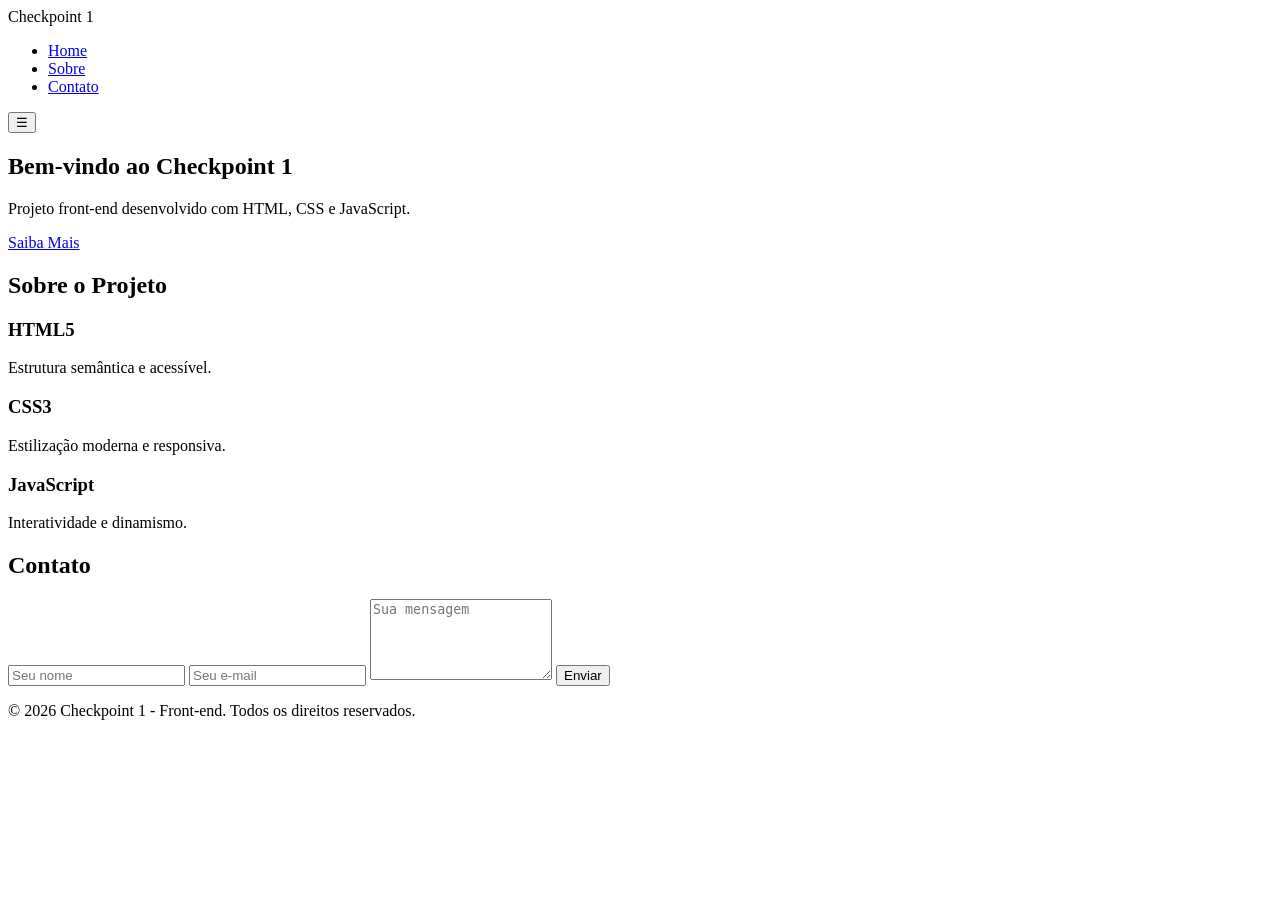
==== index.html @ 4908d119 "Adiciona estrutura HTML da pagina principal" ====
<!DOCTYPE html>
<html lang="pt-BR">
<head>
  <meta charset="UTF-8">
  <meta name="viewport" content="width=device-width, initial-scale=1.0">
  <title>Checkpoint 1 - Front-end</title>
  <link rel="stylesheet" href="style.css">
</head>
<body>
  <header>
    <nav class="navbar">
      <div class="logo">Checkpoint 1</div>
      <ul class="nav-links">
        <li><a href="#home">Home</a></li>
        <li><a href="#sobre">Sobre</a></li>
        <li><a href="#contato">Contato</a></li>
      </ul>
      <button class="menu-toggle" id="menuToggle">&#9776;</button>
    </nav>
  </header>

  <section id="home" class="hero">
    <div class="hero-content">
      <h1>Bem-vindo ao Checkpoint 1</h1>
      <p>Projeto front-end desenvolvido com HTML, CSS e JavaScript.</p>
      <a href="#sobre" class="btn">Saiba Mais</a>
    </div>
  </section>

  <section id="sobre" class="sobre">
    <div class="container">
      <h2>Sobre o Projeto</h2>
      <div class="cards">
        <div class="card">
          <h3>HTML5</h3>
          <p>Estrutura semântica e acessível.</p>
        </div>
        <div class="card">
          <h3>CSS3</h3>
          <p>Estilização moderna e responsiva.</p>
        </div>
        <div class="card">
          <h3>JavaScript</h3>
          <p>Interatividade e dinamismo.</p>
        </div>
      </div>
    </div>
  </section>

  <section id="contato" class="contato">
    <div class="container">
      <h2>Contato</h2>
      <form id="contatoForm">
        <input type="text" id="nome" placeholder="Seu nome" required>
        <input type="email" id="email" placeholder="Seu e-mail" required>
        <textarea id="mensagem" placeholder="Sua mensagem" rows="5" required></textarea>
        <button type="submit" class="btn">Enviar</button>
      </form>
    </div>
  </section>

  <footer>
    <p>&copy; 2026 Checkpoint 1 - Front-end. Todos os direitos reservados.</p>
  </footer>

  <script src="script.js"></script>
</body>
</html>
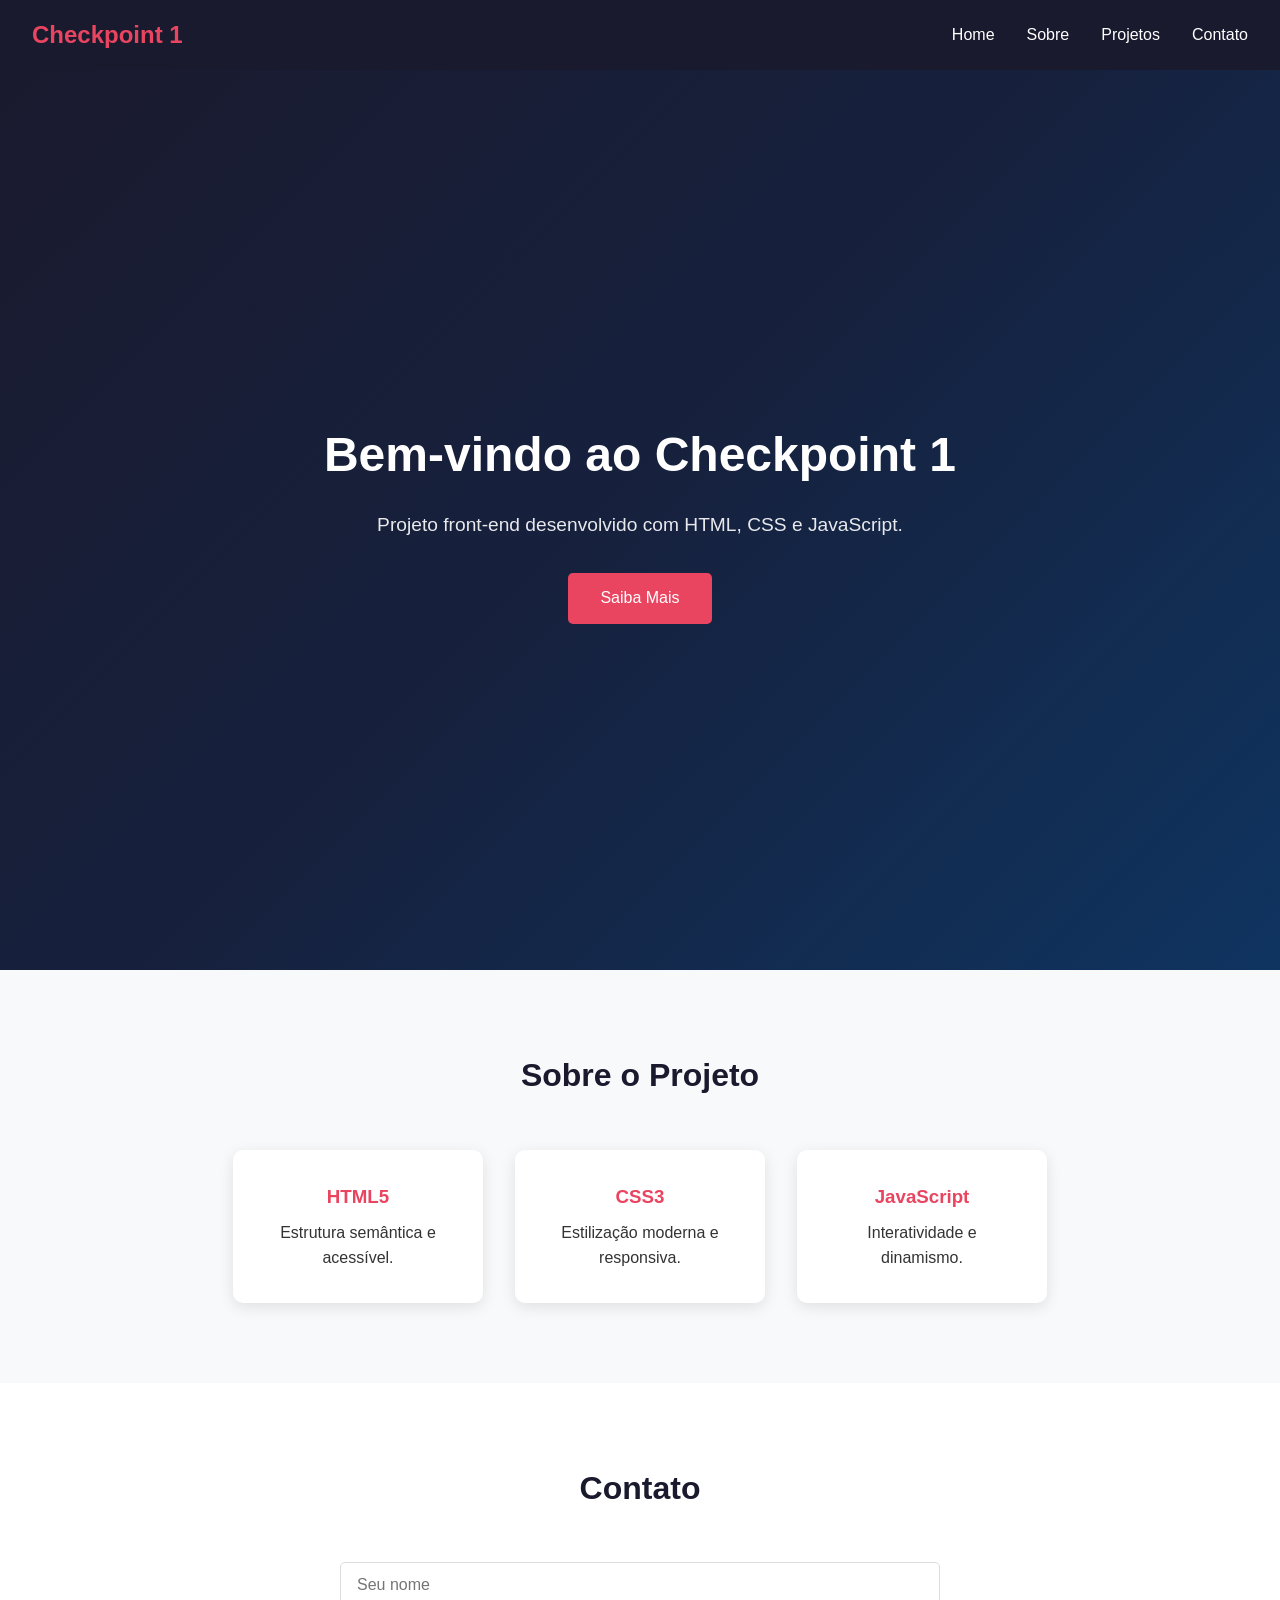
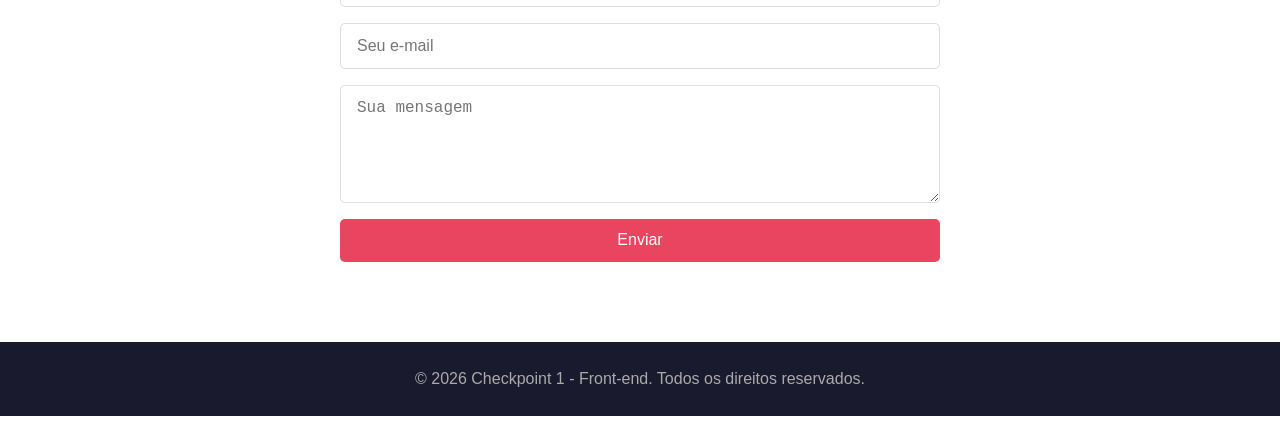
==== commit 9c8dcac5: "Adiciona menu de navegacao com link para Projetos" ====
--- a/index.html
+++ b/index.html
@@ -10,9 +10,10 @@
   <header>
     <nav class="navbar">
       <div class="logo">Checkpoint 1</div>
-      <ul class="nav-links">
+      <ul class="nav-links" id="navLinks">
         <li><a href="#home">Home</a></li>
         <li><a href="#sobre">Sobre</a></li>
+        <li><a href="#projetos">Projetos</a></li>
         <li><a href="#contato">Contato</a></li>
       </ul>
       <button class="menu-toggle" id="menuToggle">&#9776;</button>
--- a/style.css
+++ b/style.css
@@ -0,0 +1,200 @@
+* {
+  margin: 0;
+  padding: 0;
+  box-sizing: border-box;
+}
+
+body {
+  font-family: 'Segoe UI', Tahoma, Geneva, Verdana, sans-serif;
+  color: #333;
+  line-height: 1.6;
+}
+
+/* Navbar */
+.navbar {
+  display: flex;
+  justify-content: space-between;
+  align-items: center;
+  padding: 1rem 2rem;
+  background: #1a1a2e;
+  position: sticky;
+  top: 0;
+  z-index: 100;
+}
+
+.logo {
+  color: #e94560;
+  font-size: 1.5rem;
+  font-weight: bold;
+}
+
+.nav-links {
+  list-style: none;
+  display: flex;
+  gap: 2rem;
+}
+
+.nav-links a {
+  color: #fff;
+  text-decoration: none;
+  transition: color 0.3s;
+}
+
+.nav-links a:hover {
+  color: #e94560;
+}
+
+.menu-toggle {
+  display: none;
+  background: none;
+  border: none;
+  color: #fff;
+  font-size: 1.5rem;
+  cursor: pointer;
+}
+
+/* Hero */
+.hero {
+  background: linear-gradient(135deg, #1a1a2e, #16213e, #0f3460);
+  color: #fff;
+  min-height: 100vh;
+  display: flex;
+  align-items: center;
+  justify-content: center;
+  text-align: center;
+  padding: 2rem;
+}
+
+.hero-content h1 {
+  font-size: 3rem;
+  margin-bottom: 1rem;
+  animation: fadeInDown 0.8s ease;
+}
+
+.hero-content p {
+  font-size: 1.2rem;
+  margin-bottom: 2rem;
+  opacity: 0.9;
+  animation: fadeInUp 0.8s ease;
+}
+
+/* Botão */
+.btn {
+  display: inline-block;
+  padding: 0.8rem 2rem;
+  background: #e94560;
+  color: #fff;
+  text-decoration: none;
+  border-radius: 5px;
+  border: none;
+  cursor: pointer;
+  font-size: 1rem;
+  transition: background 0.3s, transform 0.2s;
+}
+
+.btn:hover {
+  background: #c73652;
+  transform: translateY(-2px);
+}
+
+/* Sobre */
+.sobre {
+  padding: 5rem 2rem;
+  background: #f8f9fa;
+}
+
+.container {
+  max-width: 1100px;
+  margin: 0 auto;
+}
+
+.sobre h2,
+.contato h2 {
+  text-align: center;
+  font-size: 2rem;
+  margin-bottom: 3rem;
+  color: #1a1a2e;
+}
+
+.cards {
+  display: flex;
+  gap: 2rem;
+  justify-content: center;
+  flex-wrap: wrap;
+}
+
+.card {
+  background: #fff;
+  padding: 2rem;
+  border-radius: 10px;
+  box-shadow: 0 4px 15px rgba(0,0,0,0.1);
+  width: 250px;
+  text-align: center;
+  transition: transform 0.3s;
+}
+
+.card:hover {
+  transform: translateY(-5px);
+}
+
+.card h3 {
+  color: #e94560;
+  margin-bottom: 0.5rem;
+}
+
+/* Contato */
+.contato {
+  padding: 5rem 2rem;
+  background: #fff;
+}
+
+#contatoForm {
+  display: flex;
+  flex-direction: column;
+  gap: 1rem;
+  max-width: 600px;
+  margin: 0 auto;
+}
+
+#contatoForm input,
+#contatoForm textarea {
+  padding: 0.8rem 1rem;
+  border: 1px solid #ddd;
+  border-radius: 5px;
+  font-size: 1rem;
+  transition: border-color 0.3s;
+}
+
+#contatoForm input:focus,
+#contatoForm textarea:focus {
+  outline: none;
+  border-color: #e94560;
+}
+
+/* Footer */
+footer {
+  background: #1a1a2e;
+  color: #aaa;
+  text-align: center;
+  padding: 1.5rem;
+}
+
+/* Animações */
+@keyframes fadeInDown {
+  from { opacity: 0; transform: translateY(-30px); }
+  to   { opacity: 1; transform: translateY(0); }
+}
+
+@keyframes fadeInUp {
+  from { opacity: 0; transform: translateY(30px); }
+  to   { opacity: 1; transform: translateY(0); }
+}
+
+/* Responsivo */
+@media (max-width: 768px) {
+  .hero-content h1 { font-size: 2rem; }
+  .nav-links { display: none; flex-direction: column; gap: 1rem; }
+  .nav-links.active { display: flex; }
+  .menu-toggle { display: block; }
+  .cards { flex-direction: column; align-items: center; }
+}
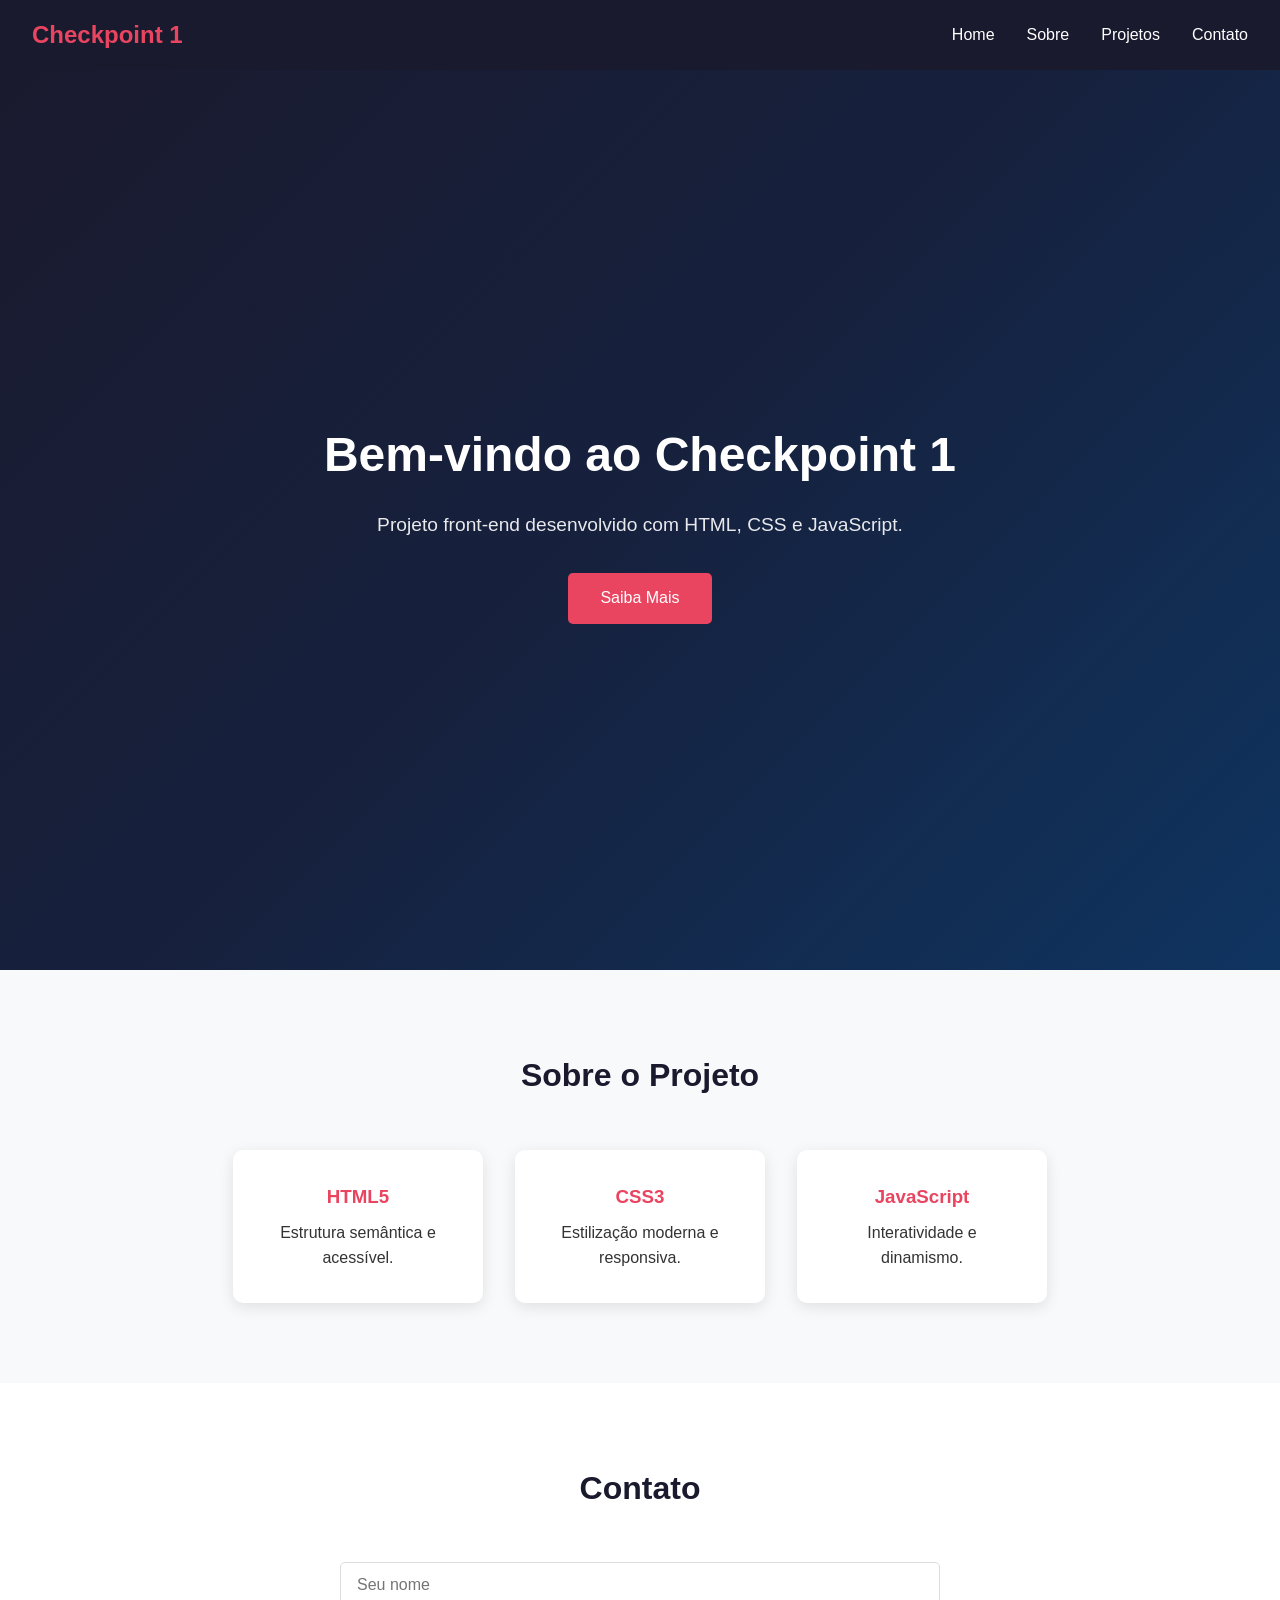
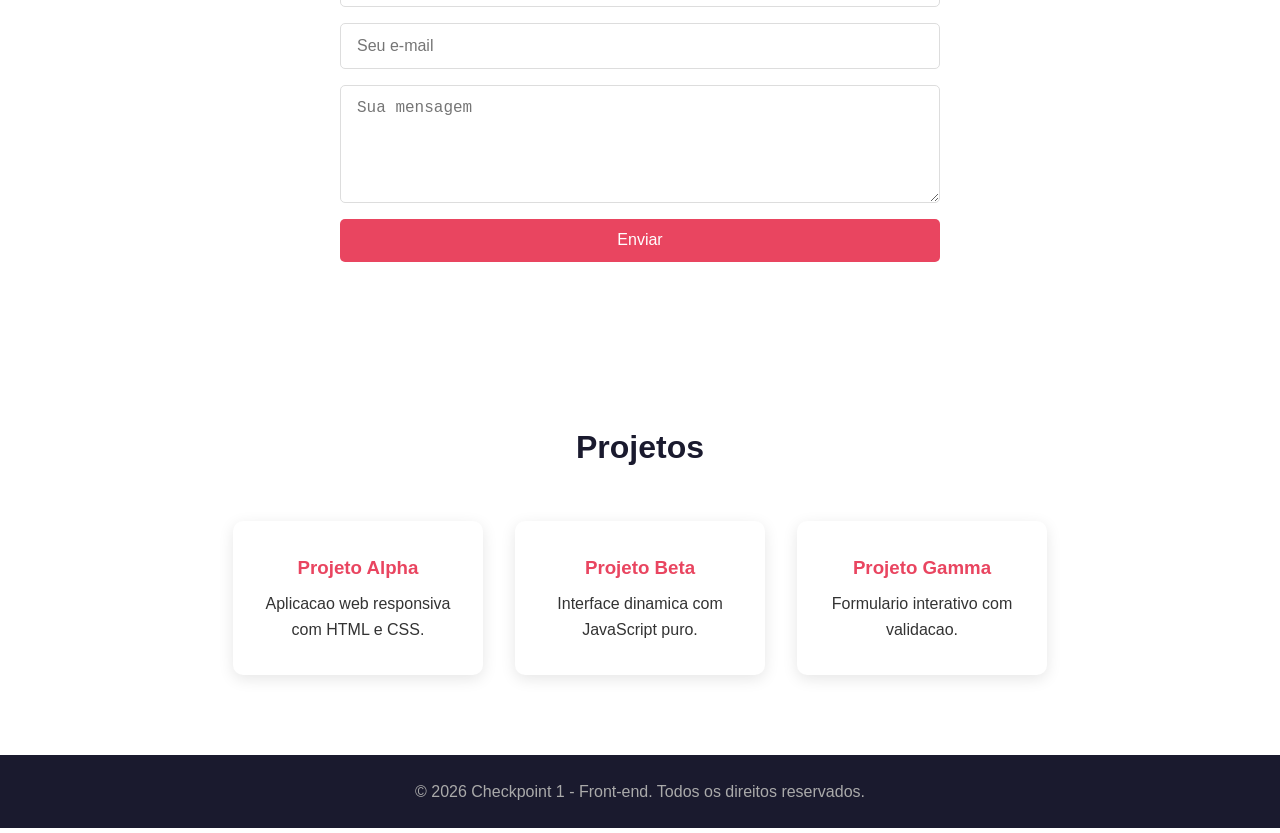
==== commit 5771c00d: "Adiciona secao de projetos e rodape da pagina" ====
--- a/index.html
+++ b/index.html
@@ -60,6 +60,26 @@
     </div>
   </section>
 
+  <section id="projetos" class="sobre" style="background:#fff;">
+    <div class="container">
+      <h2>Projetos</h2>
+      <div class="cards">
+        <div class="card">
+          <h3>Projeto Alpha</h3>
+          <p>Aplicacao web responsiva com HTML e CSS.</p>
+        </div>
+        <div class="card">
+          <h3>Projeto Beta</h3>
+          <p>Interface dinamica com JavaScript puro.</p>
+        </div>
+        <div class="card">
+          <h3>Projeto Gamma</h3>
+          <p>Formulario interativo com validacao.</p>
+        </div>
+      </div>
+    </div>
+  </section>
+
   <footer>
     <p>&copy; 2026 Checkpoint 1 - Front-end. Todos os direitos reservados.</p>
   </footer>
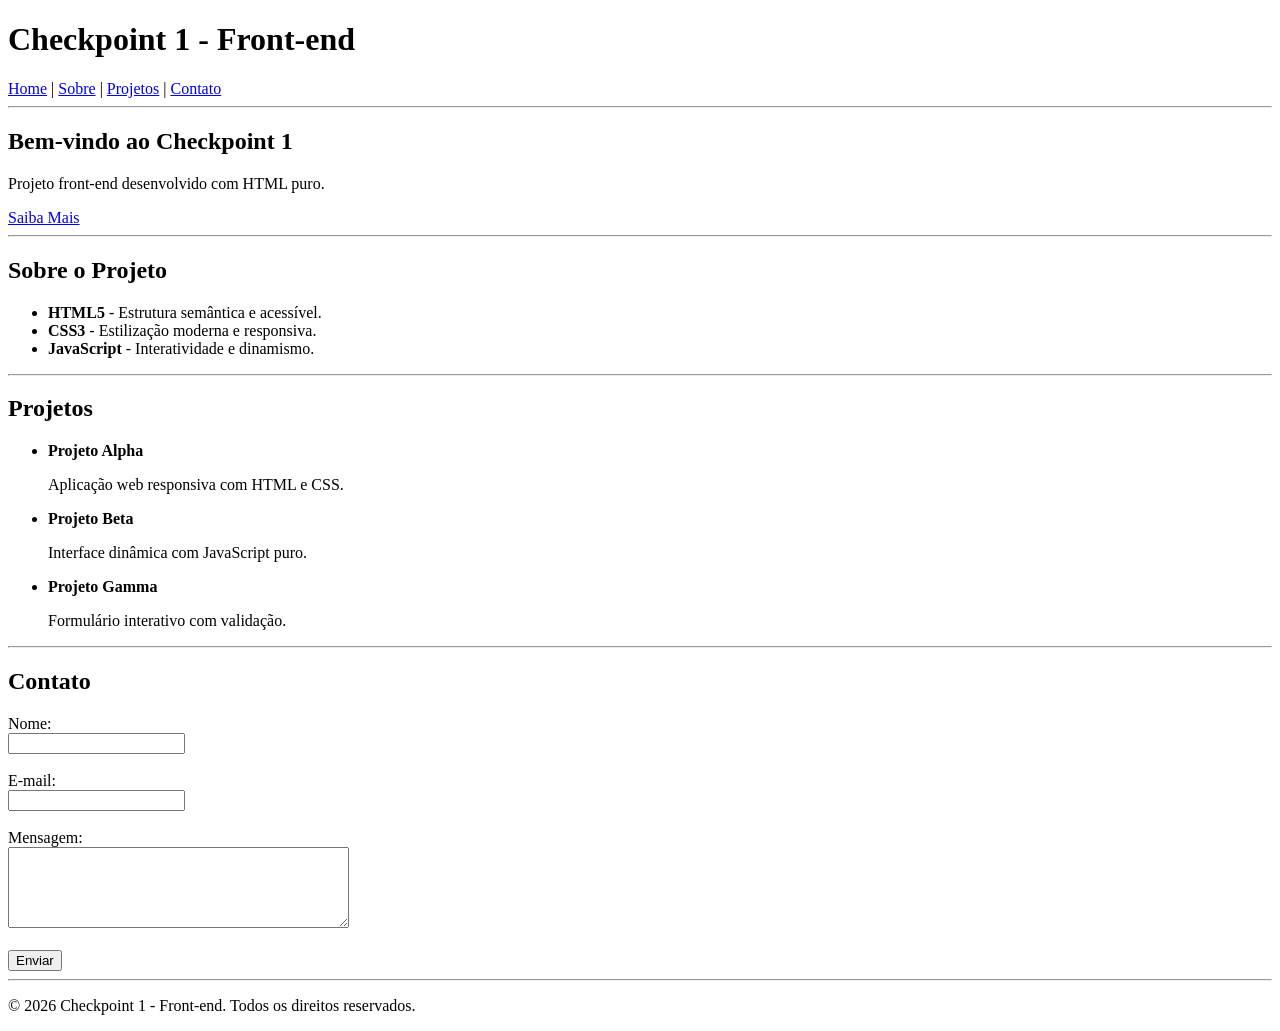
==== commit f0f9c2ab: "Atualiza projeto para HTML puro" ====
--- a/index.html
+++ b/index.html
@@ -4,86 +4,80 @@
   <meta charset="UTF-8">
   <meta name="viewport" content="width=device-width, initial-scale=1.0">
   <title>Checkpoint 1 - Front-end</title>
-  <link rel="stylesheet" href="style.css">
 </head>
 <body>
+
   <header>
-    <nav class="navbar">
-      <div class="logo">Checkpoint 1</div>
-      <ul class="nav-links" id="navLinks">
-        <li><a href="#home">Home</a></li>
-        <li><a href="#sobre">Sobre</a></li>
-        <li><a href="#projetos">Projetos</a></li>
-        <li><a href="#contato">Contato</a></li>
-      </ul>
-      <button class="menu-toggle" id="menuToggle">&#9776;</button>
+    <h1>Checkpoint 1 - Front-end</h1>
+    <nav>
+      <a href="#home">Home</a> |
+      <a href="#sobre">Sobre</a> |
+      <a href="#projetos">Projetos</a> |
+      <a href="#contato">Contato</a>
     </nav>
+    <hr>
   </header>
 
-  <section id="home" class="hero">
-    <div class="hero-content">
-      <h1>Bem-vindo ao Checkpoint 1</h1>
-      <p>Projeto front-end desenvolvido com HTML, CSS e JavaScript.</p>
-      <a href="#sobre" class="btn">Saiba Mais</a>
-    </div>
+  <section id="home">
+    <h2>Bem-vindo ao Checkpoint 1</h2>
+    <p>Projeto front-end desenvolvido com HTML puro.</p>
+    <a href="#sobre">Saiba Mais</a>
   </section>
 
-  <section id="sobre" class="sobre">
-    <div class="container">
-      <h2>Sobre o Projeto</h2>
-      <div class="cards">
-        <div class="card">
-          <h3>HTML5</h3>
-          <p>Estrutura semântica e acessível.</p>
-        </div>
-        <div class="card">
-          <h3>CSS3</h3>
-          <p>Estilização moderna e responsiva.</p>
-        </div>
-        <div class="card">
-          <h3>JavaScript</h3>
-          <p>Interatividade e dinamismo.</p>
-        </div>
-      </div>
-    </div>
+  <hr>
+
+  <section id="sobre">
+    <h2>Sobre o Projeto</h2>
+    <ul>
+      <li><strong>HTML5</strong> - Estrutura semântica e acessível.</li>
+      <li><strong>CSS3</strong> - Estilização moderna e responsiva.</li>
+      <li><strong>JavaScript</strong> - Interatividade e dinamismo.</li>
+    </ul>
   </section>
 
-  <section id="contato" class="contato">
-    <div class="container">
-      <h2>Contato</h2>
-      <form id="contatoForm">
-        <input type="text" id="nome" placeholder="Seu nome" required>
-        <input type="email" id="email" placeholder="Seu e-mail" required>
-        <textarea id="mensagem" placeholder="Sua mensagem" rows="5" required></textarea>
-        <button type="submit" class="btn">Enviar</button>
-      </form>
-    </div>
+  <hr>
+
+  <section id="projetos">
+    <h2>Projetos</h2>
+    <ul>
+      <li>
+        <strong>Projeto Alpha</strong>
+        <p>Aplicação web responsiva com HTML e CSS.</p>
+      </li>
+      <li>
+        <strong>Projeto Beta</strong>
+        <p>Interface dinâmica com JavaScript puro.</p>
+      </li>
+      <li>
+        <strong>Projeto Gamma</strong>
+        <p>Formulário interativo com validação.</p>
+      </li>
+    </ul>
   </section>
 
-  <section id="projetos" class="sobre" style="background:#fff;">
-    <div class="container">
-      <h2>Projetos</h2>
-      <div class="cards">
-        <div class="card">
-          <h3>Projeto Alpha</h3>
-          <p>Aplicacao web responsiva com HTML e CSS.</p>
-        </div>
-        <div class="card">
-          <h3>Projeto Beta</h3>
-          <p>Interface dinamica com JavaScript puro.</p>
-        </div>
-        <div class="card">
-          <h3>Projeto Gamma</h3>
-          <p>Formulario interativo com validacao.</p>
-        </div>
-      </div>
-    </div>
+  <hr>
+
+  <section id="contato">
+    <h2>Contato</h2>
+    <form>
+      <label for="nome">Nome:</label><br>
+      <input type="text" id="nome" name="nome" required><br><br>
+
+      <label for="email">E-mail:</label><br>
+      <input type="email" id="email" name="email" required><br><br>
+
+      <label for="mensagem">Mensagem:</label><br>
+      <textarea id="mensagem" name="mensagem" rows="5" cols="40" required></textarea><br><br>
+
+      <button type="submit">Enviar</button>
+    </form>
   </section>
+
+  <hr>
 
   <footer>
     <p>&copy; 2026 Checkpoint 1 - Front-end. Todos os direitos reservados.</p>
   </footer>
 
-  <script src="script.js"></script>
 </body>
 </html>
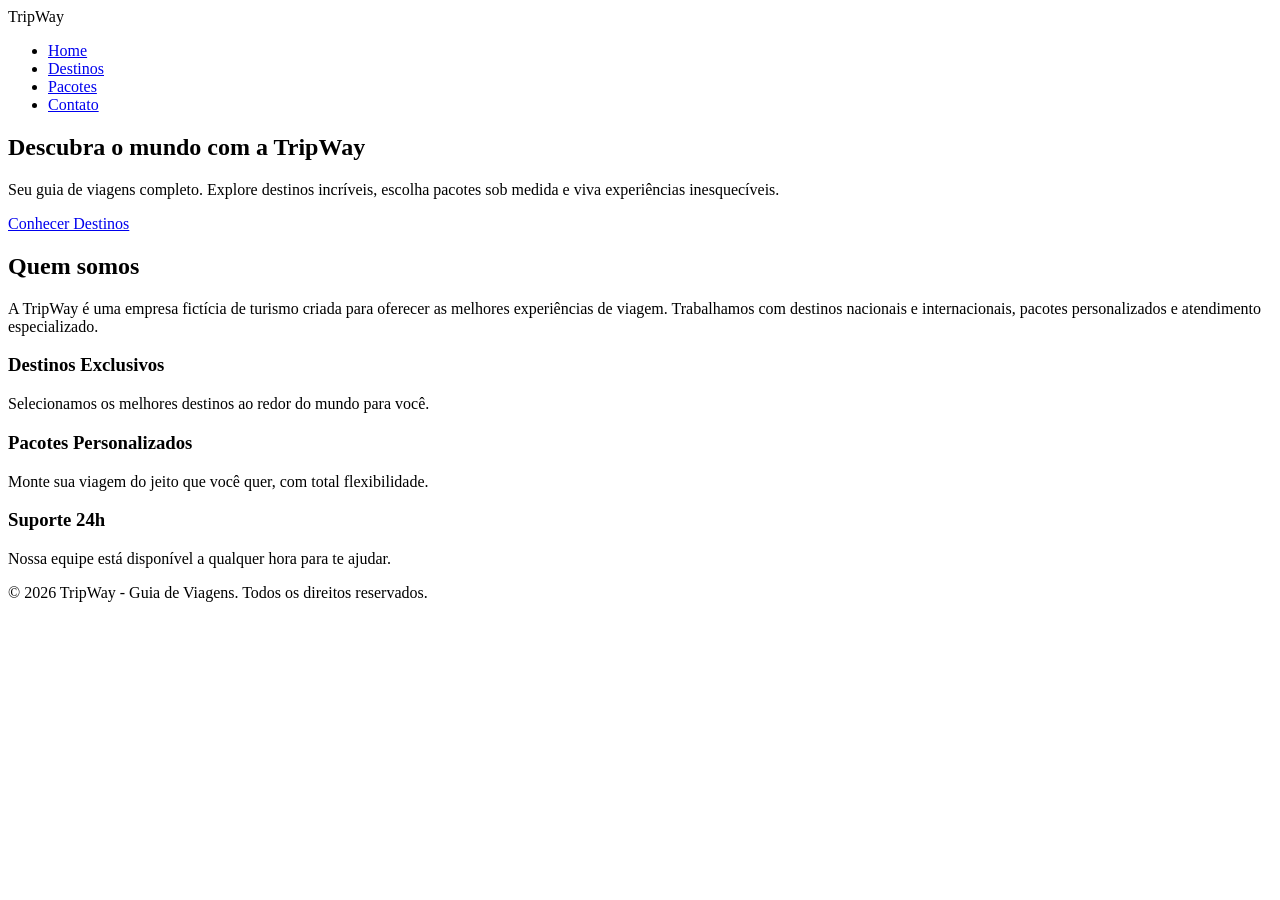
==== commit b3b8c0e5: "Reestrutura projeto TripWay com home e pagina de destinos" ====
--- a/index.html
+++ b/index.html
@@ -3,80 +3,56 @@
 <head>
   <meta charset="UTF-8">
   <meta name="viewport" content="width=device-width, initial-scale=1.0">
-  <title>Checkpoint 1 - Front-end</title>
+  <title>TripWay - Guia de Viagens</title>
+  <link rel="stylesheet" href="./css/style.css">
 </head>
 <body>
 
   <header>
-    <h1>Checkpoint 1 - Front-end</h1>
+    <div class="logo">TripWay</div>
     <nav>
-      <a href="#home">Home</a> |
-      <a href="#sobre">Sobre</a> |
-      <a href="#projetos">Projetos</a> |
-      <a href="#contato">Contato</a>
+      <ul>
+        <li><a href="./index.html" class="ativo">Home</a></li>
+        <li><a href="./pages/destinos.html">Destinos</a></li>
+        <li><a href="./pages/pacotes.html">Pacotes</a></li>
+        <li><a href="./pages/contato.html">Contato</a></li>
+      </ul>
     </nav>
-    <hr>
   </header>
 
-  <section id="home">
-    <h2>Bem-vindo ao Checkpoint 1</h2>
-    <p>Projeto front-end desenvolvido com HTML puro.</p>
-    <a href="#sobre">Saiba Mais</a>
-  </section>
+  <main>
 
-  <hr>
+    <section id="hero">
+      <div class="hero-conteudo">
+        <h1>Descubra o mundo com a TripWay</h1>
+        <p>Seu guia de viagens completo. Explore destinos incríveis, escolha pacotes sob medida e viva experiências inesquecíveis.</p>
+        <a href="./pages/destinos.html" class="btn">Conhecer Destinos</a>
+      </div>
+    </section>
 
-  <section id="sobre">
-    <h2>Sobre o Projeto</h2>
-    <ul>
-      <li><strong>HTML5</strong> - Estrutura semântica e acessível.</li>
-      <li><strong>CSS3</strong> - Estilização moderna e responsiva.</li>
-      <li><strong>JavaScript</strong> - Interatividade e dinamismo.</li>
-    </ul>
-  </section>
+    <section id="sobre">
+      <h2>Quem somos</h2>
+      <p>A TripWay é uma empresa fictícia de turismo criada para oferecer as melhores experiências de viagem. Trabalhamos com destinos nacionais e internacionais, pacotes personalizados e atendimento especializado.</p>
+      <div class="cards-container">
+        <div class="card">
+          <h3>Destinos Exclusivos</h3>
+          <p>Selecionamos os melhores destinos ao redor do mundo para você.</p>
+        </div>
+        <div class="card">
+          <h3>Pacotes Personalizados</h3>
+          <p>Monte sua viagem do jeito que você quer, com total flexibilidade.</p>
+        </div>
+        <div class="card">
+          <h3>Suporte 24h</h3>
+          <p>Nossa equipe está disponível a qualquer hora para te ajudar.</p>
+        </div>
+      </div>
+    </section>
 
-  <hr>
-
-  <section id="projetos">
-    <h2>Projetos</h2>
-    <ul>
-      <li>
-        <strong>Projeto Alpha</strong>
-        <p>Aplicação web responsiva com HTML e CSS.</p>
-      </li>
-      <li>
-        <strong>Projeto Beta</strong>
-        <p>Interface dinâmica com JavaScript puro.</p>
-      </li>
-      <li>
-        <strong>Projeto Gamma</strong>
-        <p>Formulário interativo com validação.</p>
-      </li>
-    </ul>
-  </section>
-
-  <hr>
-
-  <section id="contato">
-    <h2>Contato</h2>
-    <form>
-      <label for="nome">Nome:</label><br>
-      <input type="text" id="nome" name="nome" required><br><br>
-
-      <label for="email">E-mail:</label><br>
-      <input type="email" id="email" name="email" required><br><br>
-
-      <label for="mensagem">Mensagem:</label><br>
-      <textarea id="mensagem" name="mensagem" rows="5" cols="40" required></textarea><br><br>
-
-      <button type="submit">Enviar</button>
-    </form>
-  </section>
-
-  <hr>
+  </main>
 
   <footer>
-    <p>&copy; 2026 Checkpoint 1 - Front-end. Todos os direitos reservados.</p>
+    <p>&copy; 2026 TripWay - Guia de Viagens. Todos os direitos reservados.</p>
   </footer>
 
 </body>
